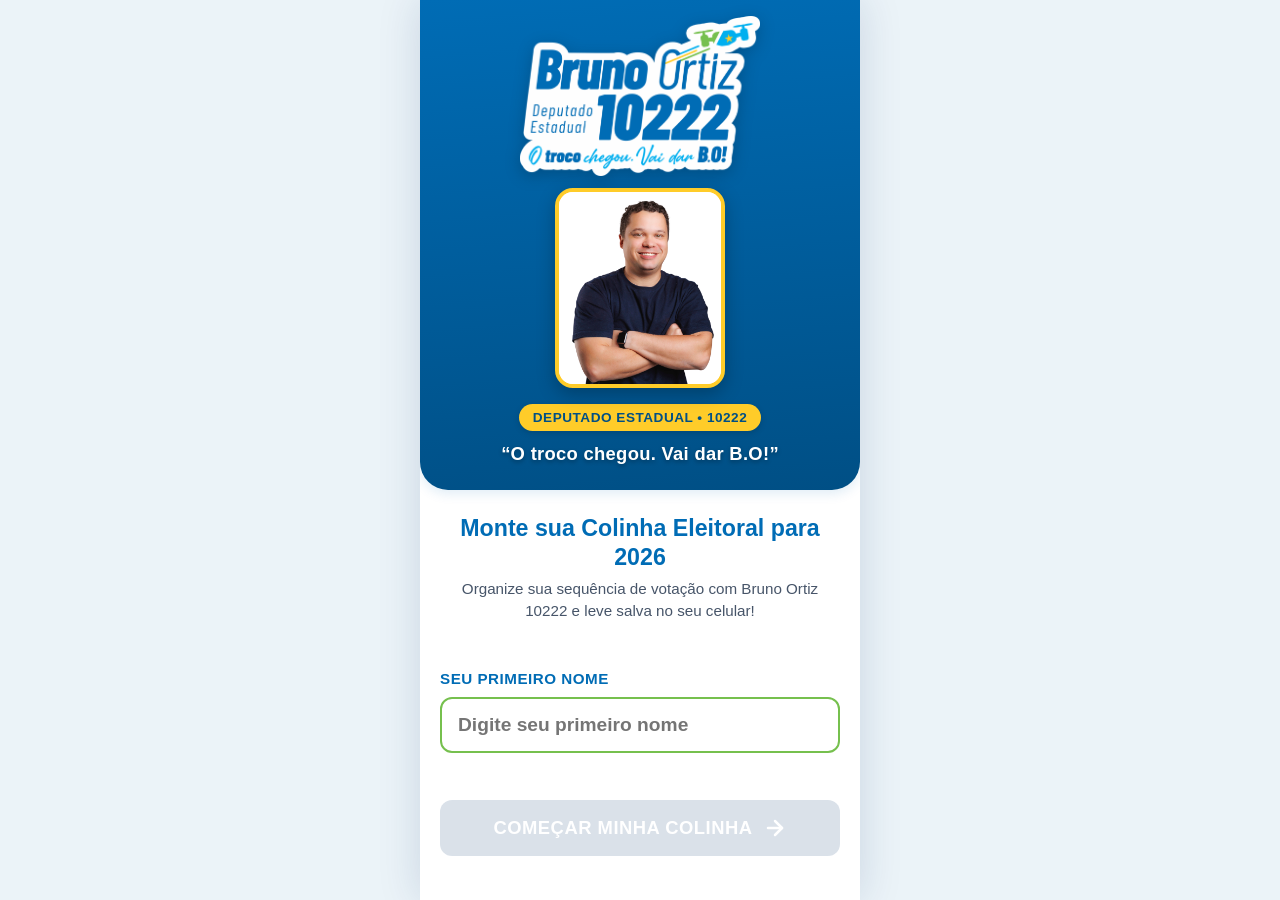
==== index.html @ 821de327 "feat: Colinha Eleitoral Digital 2026 - Bruno Ortiz 10222" ====
<!DOCTYPE html>
<html lang="pt-BR">
<head>
  <meta charset="UTF-8">
  <meta name="viewport" content="width=device-width, initial-scale=1.0, maximum-scale=1.0, user-scalable=no, viewport-fit=cover">
  <title>Colinha Eleitoral 2026 – Bruno Ortiz 10222</title>
  
  <!-- Meta tags PWA & SEO -->
  <meta name="description" content="Monte sua Colinha Eleitoral para 2026 com Bruno Ortiz Deputado Estadual 10222. O troco chegou. Vai dar B.O!">
  <meta name="theme-color" content="#006CB5">
  <meta name="apple-mobile-web-app-capable" content="yes">
  <meta name="apple-mobile-web-app-status-bar-style" content="default">
  <meta name="apple-mobile-web-app-title" content="Colinha 10222">
  <link rel="apple-touch-icon" href="assets/icon-192.png">
  <link rel="icon" type="image/png" href="assets/icon-192.png">
  <link rel="manifest" href="manifest.json">

  <!-- Estilos -->
  <link rel="stylesheet" href="styles.css">
</head>
<body>

  <main class="app-container" id="app">

    <!-- ==============================================
         TELA 1: WELCOME SCREEN (HERO & CADASTRO)
    ============================================== -->
    <section class="screen active" id="welcomeScreen" aria-labelledby="welcomeTitle">
      <div class="welcome-hero">
        <div class="welcome-logo-container">
          <img src="assets/bruno-ortiz-logo.png" alt="Logomarca Oficial Bruno Ortiz 10222" class="welcome-logo">
        </div>
        
        <div class="welcome-photo-wrapper">
          <img src="assets/bruno-ortiz.png" alt="Foto oficial do candidato Bruno Ortiz" class="welcome-candidate-photo">
        </div>

        <div>
          <span class="candidate-badge-pill">DEPUTADO ESTADUAL • 10222</span>
        </div>

        <div class="welcome-slogan">
          “O troco chegou. Vai dar B.O!”
        </div>
      </div>

      <div class="welcome-content">
        <div class="welcome-title-group">
          <h1 id="welcomeTitle">Monte sua Colinha Eleitoral para 2026</h1>
          <p>Organize sua sequência de votação com Bruno Ortiz 10222 e leve salva no seu celular!</p>
        </div>

        <div class="input-group">
          <label for="voterFirstName" class="input-label">Seu Primeiro Nome</label>
          <input 
            type="text" 
            id="voterFirstName" 
            class="voter-input" 
            placeholder="Digite seu primeiro nome" 
            maxlength="20"
            autocomplete="given-name"
            required
            aria-required="true"
          >
        </div>

        <div>
          <button type="button" id="btnStart" class="btn-primary" disabled>
            <span>COMEÇAR MINHA COLINHA</span>
            <svg width="24" height="24" viewBox="0 0 24 24" fill="none" stroke="currentColor" stroke-width="2.5" stroke-linecap="round" stroke-linejoin="round" aria-hidden="true"><line x1="5" y1="12" x2="19" y2="12"></line><polyline points="12 5 19 12 12 19"></polyline></svg>
          </button>
        </div>
      </div>
    </section>

    <!-- ==============================================
         TELA 2: STEPPER (JORNADA DOS 6 CARGOS)
    ============================================== -->
    <section class="screen" id="stepperScreen" aria-label="Seleção dos Cargos">
      <header class="app-header">
        <div class="header-voter-pill" id="headerVoterDisplay">
          <svg width="14" height="14" viewBox="0 0 24 24" fill="currentColor" aria-hidden="true"><path d="M12 2l3.09 6.26L22 9.27l-5 4.87 1.18 6.88L12 17.77l-6.18 3.25L7 14.14 2 9.27l6.91-1.01L12 2z"/></svg>
          <span id="voterPillText">ELEITOR</span>
        </div>
        <div class="header-actions">
          <button type="button" class="btn-header-action" id="btnResetApp" title="Recomeçar do início">Recomeçar</button>
        </div>
      </header>

      <div class="progress-section">
        <div class="progress-info">
          <span id="progressStepText">Cargo 1 de 6</span>
          <span id="progressPercentageText">16%</span>
        </div>
        <div class="progress-bar-bg" role="progressbar" aria-valuenow="1" aria-valuemin="1" aria-valuemax="6" id="progressBar">
          <div class="progress-bar-fill" id="progressBarFill"></div>
        </div>
      </div>

      <div class="stepper-content">
        <!-- Card Dinâmico do Cargo Atual -->
        <article class="office-card" id="currentOfficeCard">
          <div class="office-header">
            <h2 class="office-label-tag" id="currentOfficeTitle">DEPUTADO FEDERAL</h2>
            <p class="office-hint" id="currentOfficeHint">Escolha seu Deputado Federal (4 dígitos)</p>
          </div>

          <!-- Campos Numéricos -->
          <div class="digit-boxes-container" id="currentDigitBoxes" aria-label="Dígitos do candidato">
            <!-- Gerado via JS -->
          </div>

          <!-- Display do Candidato Selecionado -->
          <div class="candidate-selection-display" id="selectedCandidateDisplay">
            <!-- Conteúdo inserido dinamicamente -->
          </div>

          <!-- Ações do Cargo -->
          <div class="office-actions" id="officeActions">
            <!-- Botão Escolher/Alterar gerado dinamicamente -->
          </div>
        </article>

        <!-- Navegação do Stepper -->
        <nav class="stepper-nav">
          <button type="button" class="btn-nav-back" id="btnStepBack">VOLTAR</button>
          <button type="button" class="btn-nav-next" id="btnStepNext">
            <span id="btnStepNextText">PRÓXIMO</span>
            <svg width="20" height="20" viewBox="0 0 24 24" fill="none" stroke="currentColor" stroke-width="2.5" stroke-linecap="round" stroke-linejoin="round" aria-hidden="true"><line x1="5" y1="12" x2="19" y2="12"></line><polyline points="12 5 19 12 12 19"></polyline></svg>
          </button>
        </nav>
      </div>
    </section>

    <!-- ==============================================
         TELA 3: REVISÃO DA COLINHA
    ============================================== -->
    <section class="screen" id="reviewScreen" aria-label="Revisão da Colinha">
      <header class="app-header">
        <div class="header-voter-pill" id="reviewVoterPill">
          <span>★ ELEITOR</span>
        </div>
        <div class="header-actions">
          <button type="button" class="btn-header-action" id="btnReviewReset">Recomeçar</button>
        </div>
      </header>

      <div class="review-content">
        <div class="review-title-group">
          <h2>Sua colinha está pronta!</h2>
          <p>Confira seus 6 votos antes de gerar sua colinha oficial.</p>
        </div>

        <div class="review-cards-list" id="reviewCardsList">
          <!-- Renderizado via JS -->
        </div>

        <div style="margin-top: auto; padding-top: 12px;">
          <button type="button" class="btn-primary" id="btnGenerateSantinho">
            <span>GERAR MINHA COLINHA</span>
            <svg width="22" height="22" viewBox="0 0 24 24" fill="none" stroke="currentColor" stroke-width="2.5" stroke-linecap="round" stroke-linejoin="round" aria-hidden="true"><polyline points="20 6 9 17 4 12"></polyline></svg>
          </button>
        </div>
      </div>
    </section>

    <!-- ==============================================
         TELA 4: FINAL (PREVIEW + DOWNLOAD + SHARE)
    ============================================== -->
    <section class="screen" id="finalScreen" aria-label="Colinha Final Gerada">
      <header class="app-header">
        <button type="button" class="btn-header-action" id="btnBackToReview">
          ← Voltar e Editar
        </button>
        <button type="button" class="btn-header-action" id="btnFinalReset">Novo</button>
      </header>

      <div class="final-content">
        <div class="urna-animation-wrapper" id="urnaAnim">
          <svg class="urna-icon" viewBox="0 0 64 64" fill="none" xmlns="http://www.w3.org/2000/svg">
            <rect x="8" y="20" width="48" height="38" rx="6" fill="#006CB5"/>
            <rect x="14" y="26" width="36" height="8" rx="2" fill="#FFFFFF"/>
            <rect x="22" y="10" width="20" height="12" rx="2" fill="#76C04E"/>
            <path d="M26 16L31 21L39 13" stroke="#FFFFFF" stroke-width="2.5" stroke-linecap="round" stroke-linejoin="round"/>
          </svg>
          <h2 class="final-heading">SUA COLINHA ESTÁ PRONTA!</h2>
          <p class="final-subheading">Salve no seu celular e compartilhe com amigos e família.</p>
        </div>

        <!-- Preview da Imagem Gerada pelo Canvas -->
        <div class="canvas-preview-container" id="previewContainer">
          <img id="santinhoPreviewImg" src="" alt="Sua Colinha Eleitoral 2026 Personalizada">
        </div>

        <!-- Ações Finais -->
        <div class="final-actions-group">
          <button type="button" class="btn-primary" id="btnDownload">
            <svg width="22" height="22" viewBox="0 0 24 24" fill="none" stroke="currentColor" stroke-width="2.5" stroke-linecap="round" stroke-linejoin="round" aria-hidden="true"><path d="M21 15v4a2 2 0 0 1-2 2H5a2 2 0 0 1-2-2v-4"></path><polyline points="7 10 12 15 17 10"></polyline><line x1="12" y1="15" x2="12" y2="3"></line></svg>
            <span>BAIXAR COLINHA</span>
          </button>

          <button type="button" class="btn-primary btn-share" id="btnShare">
            <svg width="22" height="22" viewBox="0 0 24 24" fill="none" stroke="currentColor" stroke-width="2.5" stroke-linecap="round" stroke-linejoin="round" aria-hidden="true"><circle cx="18" cy="5" r="3"></circle><circle cx="6" cy="12" r="3"></circle><circle cx="18" cy="19" r="3"></circle><line x1="8.59" y1="13.51" x2="15.42" y2="17.49"></line><line x1="15.41" y1="6.51" x2="8.59" y2="10.49"></line></svg>
            <span>COMPARTILHAR</span>
          </button>
        </div>
      </div>
    </section>

    <!-- Canvas Oculto para alta resolução (768 x 1122 px a 300 DPI) -->
    <canvas id="santinhoCanvas" width="768" height="1122"></canvas>

    <!-- ==============================================
         MODAL BOTTOM SHEET: BUSCA DE CANDIDATOS
    ============================================== -->
    <div class="modal-overlay" id="candidateModal" role="dialog" aria-modal="true" aria-labelledby="modalOfficeTitle">
      <div class="modal-sheet">
        <div class="modal-header">
          <h3 id="modalOfficeTitle">Escolher Candidato</h3>
          <button type="button" class="btn-close-modal" id="btnCloseModal" aria-label="Fechar modal">✕</button>
        </div>

        <div class="modal-search-box">
          <input 
            type="text" 
            class="search-input-field" 
            id="candidateSearchInput" 
            placeholder="Buscar por nome ou número..."
            autocomplete="off"
          >
        </div>

        <div class="alpha-filter-bar" id="alphaFilterBar">
          <!-- Índices A-Z gerados via JS -->
        </div>

        <div class="candidates-list" id="candidatesList" role="list">
          <!-- Itens da lista inseridos via JS -->
        </div>
      </div>
    </div>

  </main>

  <script src="app.js"></script>
</body>
</html>
---- styles.css ----
:root {
  /* Identidade Visual Bruno Ortiz extraída dos assets oficiais */
  --bruno-blue: #006CB5;
  --bruno-blue-dark: #005088;
  --bruno-blue-light: #00AFEF;
  --bruno-green: #76C04E;
  --bruno-green-dark: #4F932D;
  --bruno-yellow: #FFCC29;
  --white: #FFFFFF;
  --gray-50: #F8FAFC;
  --gray-100: #F1F5F9;
  --gray-200: #E2E8F0;
  --gray-300: #CBD5E1;
  --gray-600: #475569;
  --gray-800: #1E293B;
  --gray-900: #0F172A;

  /* Tipografia e Dimensões */
  --font-family: -apple-system, BlinkMacSystemFont, 'Segoe UI', Roboto, Helvetica, Arial, sans-serif;
  --font-heading: 'Impact', -apple-system, BlinkMacSystemFont, 'Arial Black', sans-serif;
  --radius-sm: 8px;
  --radius-md: 12px;
  --radius-lg: 18px;
  --radius-full: 9999px;

  --shadow-sm: 0 1px 3px rgba(0,0,0,0.1);
  --shadow-md: 0 4px 12px rgba(0,108,181,0.12);
  --shadow-lg: 0 10px 25px rgba(0,108,181,0.18);

  --safe-top: env(safe-area-inset-top, 0px);
  --safe-bottom: env(safe-area-inset-bottom, 0px);
}

* {
  box-sizing: border-box;
  margin: 0;
  padding: 0;
  -webkit-tap-highlight-color: transparent;
}

body {
  font-family: var(--font-family);
  background-color: #EBF3F8;
  color: var(--gray-800);
  line-height: 1.4;
  min-height: 100vh;
  display: flex;
  justify-content: center;
  align-items: stretch;
}

/* Container que simula e restringe tela de app móvel */
.app-container {
  width: 100%;
  max-width: 440px;
  min-height: 100vh;
  background-color: var(--white);
  box-shadow: 0 0 40px rgba(0, 50, 100, 0.15);
  display: flex;
  flex-direction: column;
  position: relative;
  overflow-x: hidden;
}

/* Telas */
.screen {
  display: none;
  flex: 1;
  flex-direction: column;
  padding-bottom: calc(20px + var(--safe-bottom));
  animation: fadeIn 0.25s ease-out;
}

.screen.active {
  display: flex;
}

@keyframes fadeIn {
  from { opacity: 0; transform: translateY(6px); }
  to { opacity: 1; transform: translateY(0); }
}

/* =========================================
   TELA 1: WELCOME SCREEN
========================================= */
.welcome-hero {
  background: linear-gradient(175deg, #006CB5 0%, #004F85 100%);
  color: var(--white);
  padding: calc(16px + var(--safe-top)) 20px 24px;
  border-bottom-left-radius: 28px;
  border-bottom-right-radius: 28px;
  text-align: center;
  position: relative;
  overflow: hidden;
  box-shadow: var(--shadow-md);
}

.welcome-logo-container {
  max-width: 240px;
  margin: 0 auto 12px;
}

.welcome-logo {
  width: 100%;
  height: auto;
  display: block;
  filter: drop-shadow(0 4px 8px rgba(0,0,0,0.2));
}

.welcome-photo-wrapper {
  width: 170px;
  height: 200px;
  margin: 0 auto 10px;
  position: relative;
}

.welcome-candidate-photo {
  width: 100%;
  height: 100%;
  object-fit: cover;
  object-position: top center;
  border-radius: var(--radius-lg);
  border: 4px solid var(--bruno-yellow);
  box-shadow: 0 6px 18px rgba(0,0,0,0.25);
  background: #FFF;
}

.candidate-badge-pill {
  display: inline-block;
  background-color: var(--bruno-yellow);
  color: #004F85;
  font-weight: 800;
  font-size: 0.85rem;
  padding: 4px 14px;
  border-radius: var(--radius-full);
  text-transform: uppercase;
  letter-spacing: 0.5px;
  box-shadow: 0 2px 6px rgba(0,0,0,0.15);
  margin-top: 6px;
}

.welcome-slogan {
  font-size: 1.15rem;
  font-weight: 900;
  color: #FFFFFF;
  margin-top: 10px;
  text-shadow: 0 2px 4px rgba(0,0,0,0.3);
  letter-spacing: 0.3px;
}

.welcome-content {
  padding: 24px 20px;
  display: flex;
  flex-direction: column;
  flex: 1;
  justify-content: space-between;
}

.welcome-title-group h1 {
  font-size: 1.45rem;
  color: var(--bruno-blue);
  font-weight: 800;
  line-height: 1.25;
  text-align: center;
  margin-bottom: 6px;
}

.welcome-title-group p {
  font-size: 0.95rem;
  color: var(--gray-600);
  text-align: center;
  margin-bottom: 24px;
}

.input-group {
  margin-bottom: 24px;
}

.input-label {
  display: block;
  font-size: 0.95rem;
  font-weight: 700;
  color: var(--bruno-blue);
  margin-bottom: 8px;
  text-transform: uppercase;
  letter-spacing: 0.5px;
}

.voter-input {
  width: 100%;
  height: 56px;
  border: 2px solid var(--bruno-green);
  border-radius: var(--radius-md);
  padding: 0 16px;
  font-size: 1.2rem;
  font-weight: 700;
  color: var(--gray-900);
  outline: none;
  background-color: var(--white);
  transition: all 0.2s ease;
}

.voter-input:focus {
  border-color: var(--bruno-blue);
  box-shadow: 0 0 0 4px rgba(0, 108, 181, 0.18);
}

.btn-primary {
  width: 100%;
  min-height: 56px;
  background-color: var(--bruno-green);
  color: var(--white);
  border: none;
  border-radius: var(--radius-md);
  font-size: 1.15rem;
  font-weight: 800;
  text-transform: uppercase;
  letter-spacing: 0.5px;
  cursor: pointer;
  display: flex;
  align-items: center;
  justify-content: center;
  gap: 10px;
  box-shadow: 0 4px 14px rgba(118, 192, 78, 0.4);
  transition: transform 0.15s ease, background-color 0.15s ease;
}

.btn-primary:active {
  transform: scale(0.98);
  background-color: var(--bruno-green-dark);
}

.btn-primary:disabled {
  background-color: var(--gray-300);
  box-shadow: none;
  cursor: not-allowed;
  opacity: 0.7;
}

/* =========================================
   HEADER & PROGRESS (STEPPER / REVISÃO)
========================================= */
.app-header {
  padding: calc(12px + var(--safe-top)) 16px 12px;
  background-color: var(--white);
  border-bottom: 1px solid var(--gray-200);
  display: flex;
  align-items: center;
  justify-content: space-between;
  gap: 12px;
  position: sticky;
  top: 0;
  z-index: 10;
}

.header-voter-pill {
  background-color: #E8F5E9;
  border: 1px solid var(--bruno-green);
  color: #1B5E20;
  font-weight: 700;
  font-size: 0.85rem;
  padding: 4px 12px;
  border-radius: var(--radius-full);
  display: flex;
  align-items: center;
  gap: 6px;
  max-width: 200px;
  white-space: nowrap;
  overflow: hidden;
  text-overflow: ellipsis;
}

.header-actions {
  display: flex;
  align-items: center;
  gap: 8px;
}

.btn-header-action {
  background: none;
  border: none;
  color: var(--gray-600);
  font-size: 0.85rem;
  font-weight: 600;
  padding: 6px 10px;
  cursor: pointer;
  border-radius: var(--radius-sm);
}

.btn-header-action:hover {
  background-color: var(--gray-100);
  color: var(--bruno-blue);
}

.progress-section {
  padding: 12px 16px 6px;
  background-color: var(--white);
}

.progress-info {
  display: flex;
  justify-content: space-between;
  align-items: center;
  font-size: 0.85rem;
  font-weight: 700;
  color: var(--gray-600);
  margin-bottom: 6px;
}

.progress-bar-bg {
  width: 100%;
  height: 8px;
  background-color: var(--gray-200);
  border-radius: var(--radius-full);
  overflow: hidden;
}

.progress-bar-fill {
  height: 100%;
  background: linear-gradient(90deg, var(--bruno-blue), var(--bruno-green));
  width: 16.66%;
  transition: width 0.3s ease;
  border-radius: var(--radius-full);
}

/* =========================================
   TELA 2: STEPPER / ESCOLHA DO CARGO
========================================= */
.stepper-content {
  padding: 16px;
  flex: 1;
  display: flex;
  flex-direction: column;
}

.office-card {
  background-color: var(--white);
  border: 2px solid var(--gray-200);
  border-radius: var(--radius-lg);
  padding: 20px;
  box-shadow: var(--shadow-sm);
  margin-bottom: 20px;
  display: flex;
  flex-direction: column;
  position: relative;
  transition: all 0.2s ease;
}

.office-card.is-locked {
  border-color: var(--bruno-blue);
  background: linear-gradient(180deg, #F0F7FC 0%, #FFFFFF 100%);
  box-shadow: 0 4px 16px rgba(0, 108, 181, 0.12);
}

.office-header {
  margin-bottom: 16px;
  text-align: center;
}

.office-label-tag {
  font-size: 1.25rem;
  font-weight: 900;
  color: var(--bruno-blue);
  text-transform: uppercase;
  letter-spacing: 0.8px;
  margin-bottom: 4px;
}

.office-hint {
  font-size: 0.85rem;
  color: var(--gray-600);
}

/* Campos de Dígitos */
.digit-boxes-container {
  display: flex;
  justify-content: center;
  align-items: center;
  gap: 8px;
  margin: 16px 0;
}

.digit-box {
  width: 48px;
  height: 60px;
  border: 2px solid var(--bruno-green);
  border-radius: var(--radius-md);
  background-color: var(--white);
  display: flex;
  align-items: center;
  justify-content: center;
  font-size: 1.9rem;
  font-weight: 900;
  color: var(--bruno-blue);
  font-family: var(--font-heading);
  box-shadow: inset 0 2px 4px rgba(0,0,0,0.05);
}

.digit-box.empty {
  border-color: var(--gray-300);
  background-color: var(--gray-50);
  color: transparent;
}

.office-card.is-locked .digit-box {
  border-color: var(--bruno-green);
  background-color: var(--white);
  box-shadow: 0 2px 6px rgba(0, 108, 181, 0.15);
}

/* Detalhes do Candidato Selecionado */
.candidate-selection-display {
  display: flex;
  align-items: center;
  gap: 14px;
  padding: 12px;
  background-color: var(--gray-50);
  border-radius: var(--radius-md);
  margin-top: 10px;
}

.candidate-thumb {
  width: 64px;
  height: 64px;
  border-radius: var(--radius-md);
  object-fit: cover;
  border: 2px solid var(--bruno-blue);
  background-color: var(--white);
}

.candidate-thumb-placeholder {
  width: 64px;
  height: 64px;
  border-radius: var(--radius-md);
  background-color: var(--gray-200);
  display: flex;
  align-items: center;
  justify-content: center;
  color: var(--gray-600);
  font-size: 1.6rem;
  border: 2px dashed var(--gray-300);
}

.candidate-info-text {
  flex: 1;
}

.candidate-selected-name {
  font-size: 1.15rem;
  font-weight: 800;
  color: var(--gray-900);
  line-height: 1.2;
}

.candidate-selected-party {
  font-size: 0.85rem;
  font-weight: 600;
  color: var(--gray-600);
  margin-top: 2px;
}

.locked-badge {
  display: inline-flex;
  align-items: center;
  gap: 4px;
  font-size: 0.8rem;
  font-weight: 700;
  color: #005088;
  background-color: #E1F0FA;
  padding: 3px 8px;
  border-radius: var(--radius-full);
  margin-top: 6px;
}

/* Botões do Cargo */
.office-actions {
  display: flex;
  flex-direction: column;
  gap: 10px;
  margin-top: 16px;
}

.btn-secondary {
  width: 100%;
  min-height: 48px;
  background-color: var(--white);
  border: 2px solid var(--bruno-blue);
  color: var(--bruno-blue);
  border-radius: var(--radius-md);
  font-size: 1rem;
  font-weight: 700;
  cursor: pointer;
  display: flex;
  align-items: center;
  justify-content: center;
  gap: 8px;
  transition: all 0.15s ease;
}

.btn-secondary:active {
  background-color: #EBF3F8;
}

.btn-text-danger {
  background: none;
  border: none;
  color: #DC2626;
  font-size: 0.85rem;
  font-weight: 600;
  padding: 6px;
  cursor: pointer;
  text-align: center;
}

/* Barra de Navegação Inferior */
.stepper-nav {
  margin-top: auto;
  display: flex;
  gap: 12px;
  padding: 12px 0 0;
}

.btn-nav-back {
  flex: 1;
  min-height: 52px;
  background-color: var(--gray-100);
  border: 1px solid var(--gray-300);
  color: var(--gray-800);
  border-radius: var(--radius-md);
  font-size: 1rem;
  font-weight: 700;
  cursor: pointer;
}

.btn-nav-next {
  flex: 2;
  min-height: 52px;
  background-color: var(--bruno-blue);
  color: var(--white);
  border: none;
  border-radius: var(--radius-md);
  font-size: 1.05rem;
  font-weight: 800;
  cursor: pointer;
  display: flex;
  align-items: center;
  justify-content: center;
  gap: 8px;
  box-shadow: 0 4px 12px rgba(0, 108, 181, 0.3);
}

.btn-nav-next:active {
  background-color: var(--bruno-blue-dark);
}

/* =========================================
   MODAL DE CANDIDATOS (BOTTOM SHEET)
========================================= */
.modal-overlay {
  display: none;
  position: fixed;
  top: 0;
  left: 0;
  width: 100vw;
  height: 100vh;
  background-color: rgba(0,0,0,0.5);
  z-index: 100;
  justify-content: center;
  align-items: flex-end;
}

.modal-overlay.active {
  display: flex;
  animation: overlayFadeIn 0.2s ease-out;
}

@keyframes overlayFadeIn {
  from { opacity: 0; }
  to { opacity: 1; }
}

.modal-sheet {
  width: 100%;
  max-width: 440px;
  max-height: 88vh;
  background-color: var(--white);
  border-top-left-radius: 24px;
  border-top-right-radius: 24px;
  display: flex;
  flex-direction: column;
  animation: sheetSlideUp 0.25s ease-out;
  padding-bottom: calc(16px + var(--safe-bottom));
}

@keyframes sheetSlideUp {
  from { transform: translateY(100%); }
  to { transform: translateY(0); }
}

.modal-header {
  padding: 16px 20px 12px;
  border-bottom: 1px solid var(--gray-200);
  display: flex;
  justify-content: space-between;
  align-items: center;
}

.modal-header h3 {
  font-size: 1.2rem;
  font-weight: 800;
  color: var(--bruno-blue);
}

.btn-close-modal {
  background: var(--gray-100);
  border: none;
  width: 36px;
  height: 36px;
  border-radius: var(--radius-full);
  font-size: 1.2rem;
  color: var(--gray-600);
  cursor: pointer;
  display: flex;
  align-items: center;
  justify-content: center;
}

.modal-search-box {
  padding: 12px 16px;
  border-bottom: 1px solid var(--gray-200);
}

.search-input-field {
  width: 100%;
  height: 48px;
  border: 1.5px solid var(--gray-300);
  border-radius: var(--radius-md);
  padding: 0 14px;
  font-size: 1rem;
  color: var(--gray-900);
  outline: none;
}

.search-input-field:focus {
  border-color: var(--bruno-blue);
}

.alpha-filter-bar {
  display: flex;
  gap: 4px;
  padding: 8px 16px;
  overflow-x: auto;
  border-bottom: 1px solid var(--gray-200);
  -webkit-overflow-scrolling: touch;
}

.alpha-filter-bar::-webkit-scrollbar {
  display: none;
}

.alpha-btn {
  background: none;
  border: 1px solid var(--gray-200);
  border-radius: var(--radius-sm);
  padding: 4px 10px;
  font-size: 0.85rem;
  font-weight: 700;
  color: var(--gray-600);
  cursor: pointer;
  white-space: nowrap;
}

.alpha-btn.active {
  background-color: var(--bruno-blue);
  color: var(--white);
  border-color: var(--bruno-blue);
}

.candidates-list {
  padding: 12px 16px;
  overflow-y: auto;
  flex: 1;
  display: flex;
  flex-direction: column;
  gap: 10px;
}

.candidate-list-item {
  display: flex;
  align-items: center;
  gap: 12px;
  padding: 12px;
  border: 1.5px solid var(--gray-200);
  border-radius: var(--radius-md);
  background-color: var(--white);
  cursor: pointer;
  transition: all 0.15s ease;
}

.candidate-list-item:hover, .candidate-list-item:active {
  border-color: var(--bruno-green);
  background-color: #F6FCF4;
}

.candidate-item-photo {
  width: 52px;
  height: 52px;
  border-radius: var(--radius-md);
  background-color: var(--gray-200);
  display: flex;
  align-items: center;
  justify-content: center;
  font-weight: 800;
  color: var(--gray-600);
  font-size: 1.1rem;
}

.candidate-item-info {
  flex: 1;
}

.candidate-item-name {
  font-size: 1rem;
  font-weight: 800;
  color: var(--gray-900);
}

.candidate-item-sub {
  font-size: 0.85rem;
  color: var(--gray-600);
  margin-top: 2px;
}

.candidate-item-number {
  font-family: var(--font-heading);
  font-size: 1.25rem;
  font-weight: 900;
  color: var(--bruno-blue);
  padding: 4px 8px;
  background-color: #EBF3F8;
  border-radius: var(--radius-sm);
}

/* =========================================
   TELA 3: REVISÃO
========================================= */
.review-content {
  padding: 16px;
  flex: 1;
  display: flex;
  flex-direction: column;
}

.review-title-group {
  text-align: center;
  margin-bottom: 16px;
}

.review-title-group h2 {
  font-size: 1.35rem;
  font-weight: 900;
  color: var(--bruno-blue);
}

.review-title-group p {
  font-size: 0.9rem;
  color: var(--gray-600);
}

.review-cards-list {
  display: flex;
  flex-direction: column;
  gap: 10px;
  margin-bottom: 20px;
}

.review-card-item {
  background-color: var(--white);
  border: 1.5px solid var(--gray-200);
  border-radius: var(--radius-md);
  padding: 12px 14px;
  display: flex;
  align-items: center;
  justify-content: space-between;
}

.review-card-item.is-bruno {
  border-color: var(--bruno-green);
  background: linear-gradient(90deg, #F0FDF4 0%, #FFFFFF 100%);
  border-width: 2px;
}

.review-card-left {
  display: flex;
  flex-direction: column;
  gap: 2px;
}

.review-office-label {
  font-size: 0.8rem;
  font-weight: 800;
  color: var(--bruno-blue);
  text-transform: uppercase;
}

.review-candidate-name {
  font-size: 0.95rem;
  font-weight: 700;
  color: var(--gray-900);
}

.review-card-right {
  display: flex;
  align-items: center;
  gap: 10px;
}

.review-digits-mini {
  display: flex;
  gap: 3px;
}

.review-digit-box {
  width: 24px;
  height: 30px;
  border: 1.5px solid var(--bruno-green);
  border-radius: 4px;
  font-size: 1.05rem;
  font-weight: 900;
  color: var(--bruno-blue);
  display: flex;
  align-items: center;
  justify-content: center;
  font-family: var(--font-heading);
}

.review-digit-box.empty {
  border-color: var(--gray-300);
  background-color: var(--gray-100);
}

.btn-edit-vote {
  background: none;
  border: none;
  color: var(--bruno-blue);
  font-size: 0.85rem;
  font-weight: 700;
  cursor: pointer;
  padding: 4px 6px;
}

/* =========================================
   TELA 4: FINAL / PREVIEW DO SANTINHO
========================================= */
.final-content {
  padding: 16px;
  flex: 1;
  display: flex;
  flex-direction: column;
  align-items: center;
}

.urna-animation-wrapper {
  display: flex;
  flex-direction: column;
  align-items: center;
  justify-content: center;
  padding: 20px 0;
}

.urna-icon {
  width: 70px;
  height: 60px;
  animation: urnaBounce 0.8s ease-in-out;
}

@keyframes urnaBounce {
  0% { transform: scale(0.5) translateY(20px); opacity: 0; }
  50% { transform: scale(1.1) translateY(-6px); }
  100% { transform: scale(1) translateY(0); opacity: 1; }
}

.final-heading {
  font-size: 1.35rem;
  font-weight: 900;
  color: var(--bruno-blue);
  margin-top: 10px;
  text-align: center;
}

.final-subheading {
  font-size: 0.9rem;
  color: var(--gray-600);
  margin-bottom: 16px;
  text-align: center;
}

.canvas-preview-container {
  width: 100%;
  max-width: 320px;
  margin: 0 auto 16px;
  border-radius: var(--radius-md);
  overflow: hidden;
  box-shadow: 0 8px 24px rgba(0,0,0,0.18);
  border: 3px solid var(--white);
  background-color: #FAFAFA;
}

.canvas-preview-container img {
  width: 100%;
  height: auto;
  display: block;
}

/* Canvas oculto para renderização de alta resolução */
#santinhoCanvas {
  display: none;
}

.final-actions-group {
  width: 100%;
  display: flex;
  flex-direction: column;
  gap: 10px;
}

.btn-share {
  background-color: var(--bruno-yellow);
  color: #004F85;
  box-shadow: 0 4px 14px rgba(255, 204, 41, 0.4);
}

.btn-share:active {
  background-color: #E5B41E;
}

/* =========================================
   ACESSIBILIDADE E PREFERS-REDUCED-MOTION
========================================= */
@media (prefers-reduced-motion: reduce) {
  * {
    animation-duration: 0.01ms !important;
    animation-iteration-count: 1 !important;
    transition-duration: 0.01ms !important;
  }
}

:focus-visible {
  outline: 3px solid var(--bruno-yellow);
  outline-offset: 2px;
}

.sr-only {
  position: absolute;
  width: 1px;
  height: 1px;
  padding: 0;
  margin: -1px;
  overflow: hidden;
  clip: rect(0, 0, 0, 0);
  white-space: nowrap;
  border-width: 0;
}
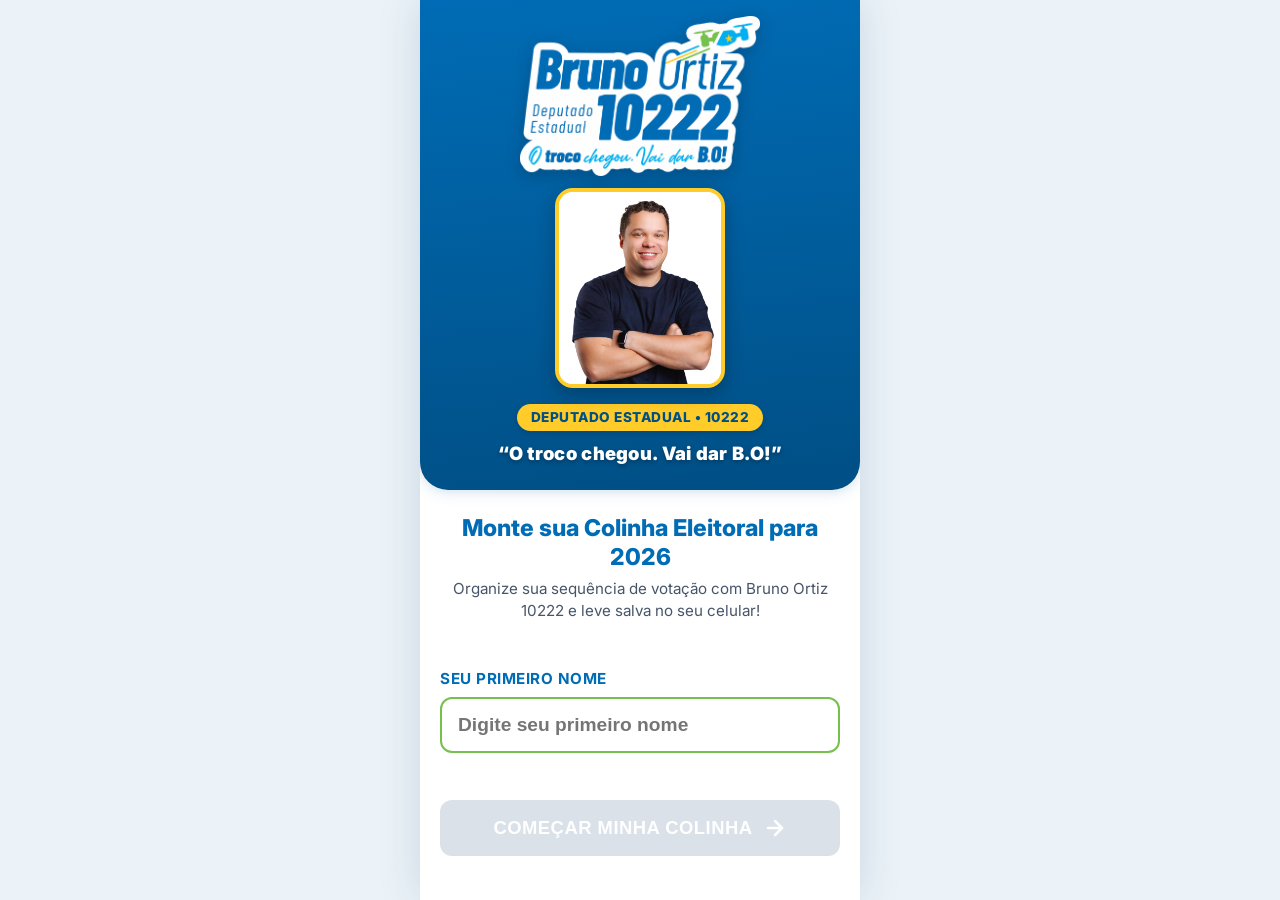
==== commit 6bb317d1: "refactor: Ajustes finos profissionais de tipografia, sombras e antialiasing no Canvas" ====
--- a/index.html
+++ b/index.html
@@ -15,6 +15,11 @@
   <link rel="icon" type="image/png" href="assets/icon-192.png">
   <link rel="manifest" href="manifest.json">
 
+  <!-- Tipografia Profissional -->
+  <link rel="preconnect" href="https://fonts.googleapis.com">
+  <link rel="preconnect" href="https://fonts.gstatic.com" crossorigin>
+  <link href="https://fonts.googleapis.com/css2?family=Inter:wght@400;500;600;700;800;900&family=Montserrat:wght@700;800;900&display=swap" rel="stylesheet">
+
   <!-- Estilos -->
   <link rel="stylesheet" href="styles.css">
 </head>
--- a/styles.css
+++ b/styles.css
@@ -15,17 +15,17 @@
   --gray-800: #1E293B;
   --gray-900: #0F172A;
 
-  /* Tipografia e Dimensões */
-  --font-family: -apple-system, BlinkMacSystemFont, 'Segoe UI', Roboto, Helvetica, Arial, sans-serif;
-  --font-heading: 'Impact', -apple-system, BlinkMacSystemFont, 'Arial Black', sans-serif;
+  /* Tipografia Profissional e Dimensões */
+  --font-family: 'Inter', -apple-system, BlinkMacSystemFont, 'Segoe UI', Roboto, Helvetica, Arial, sans-serif;
+  --font-heading: 'Montserrat', 'Impact', -apple-system, BlinkMacSystemFont, 'Arial Black', sans-serif;
   --radius-sm: 8px;
   --radius-md: 12px;
   --radius-lg: 18px;
   --radius-full: 9999px;
 
-  --shadow-sm: 0 1px 3px rgba(0,0,0,0.1);
-  --shadow-md: 0 4px 12px rgba(0,108,181,0.12);
-  --shadow-lg: 0 10px 25px rgba(0,108,181,0.18);
+  --shadow-sm: 0 1px 3px rgba(0,0,0,0.06), 0 1px 2px rgba(0,0,0,0.04);
+  --shadow-md: 0 4px 14px rgba(0, 108, 181, 0.12), 0 2px 6px rgba(0,0,0,0.04);
+  --shadow-lg: 0 10px 25px rgba(0, 108, 181, 0.18), 0 4px 10px rgba(0,0,0,0.06);
 
   --safe-top: env(safe-area-inset-top, 0px);
   --safe-bottom: env(safe-area-inset-bottom, 0px);
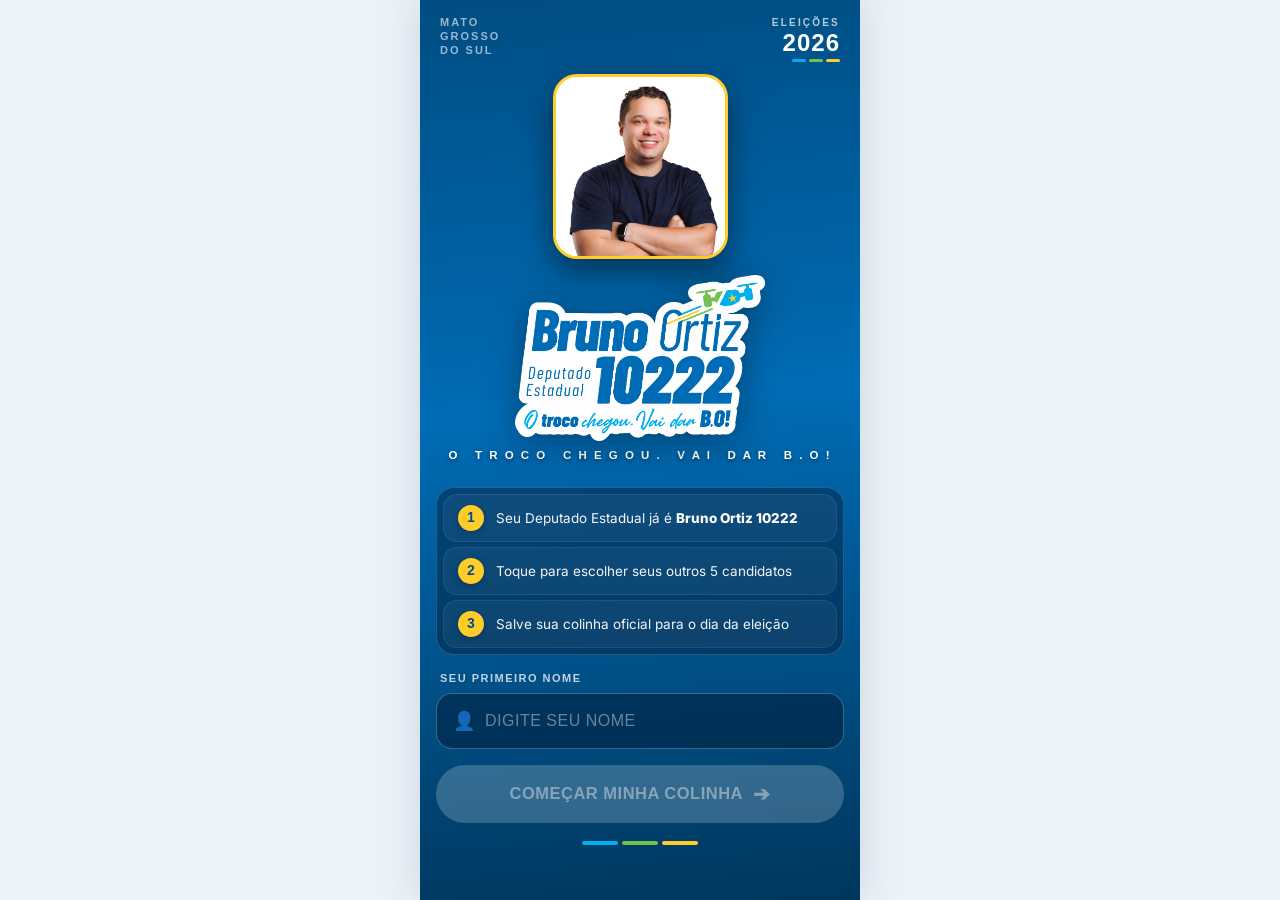
==== commit fc5fb31b: "feat: Redesign da tela de boas-vindas com base no santinho-marquinhos-4333 para Bruno Ortiz 10222" ====
--- a/index.html
+++ b/index.html
@@ -28,53 +28,87 @@
   <main class="app-container" id="app">
 
     <!-- ==============================================
-         TELA 1: WELCOME SCREEN (HERO & CADASTRO)
-    ============================================== -->
-    <section class="screen active" id="welcomeScreen" aria-labelledby="welcomeTitle">
-      <div class="welcome-hero">
-        <div class="welcome-logo-container">
-          <img src="assets/bruno-ortiz-logo.png" alt="Logomarca Oficial Bruno Ortiz 10222" class="welcome-logo">
-        </div>
+         TELA 1: WELCOME SCREEN (ESTILO REFERÊNCIA MARQUINHOS / BRUNO ORTIZ)
+    ============================================== -->
+    <section class="screen active welcome-ref-section" id="welcomeScreen" aria-labelledby="welcomeTitle">
+      <div class="welcome-ref-container">
         
-        <div class="welcome-photo-wrapper">
-          <img src="assets/bruno-ortiz.png" alt="Foto oficial do candidato Bruno Ortiz" class="welcome-candidate-photo">
-        </div>
-
-        <div>
-          <span class="candidate-badge-pill">DEPUTADO ESTADUAL • 10222</span>
-        </div>
-
-        <div class="welcome-slogan">
-          “O troco chegou. Vai dar B.O!”
-        </div>
-      </div>
-
-      <div class="welcome-content">
-        <div class="welcome-title-group">
-          <h1 id="welcomeTitle">Monte sua Colinha Eleitoral para 2026</h1>
-          <p>Organize sua sequência de votação com Bruno Ortiz 10222 e leve salva no seu celular!</p>
-        </div>
-
-        <div class="input-group">
-          <label for="voterFirstName" class="input-label">Seu Primeiro Nome</label>
-          <input 
-            type="text" 
-            id="voterFirstName" 
-            class="voter-input" 
-            placeholder="Digite seu primeiro nome" 
-            maxlength="20"
-            autocomplete="given-name"
-            required
-            aria-required="true"
-          >
-        </div>
-
-        <div>
-          <button type="button" id="btnStart" class="btn-primary" disabled>
-            <span>COMEÇAR MINHA COLINHA</span>
-            <svg width="24" height="24" viewBox="0 0 24 24" fill="none" stroke="currentColor" stroke-width="2.5" stroke-linecap="round" stroke-linejoin="round" aria-hidden="true"><line x1="5" y1="12" x2="19" y2="12"></line><polyline points="12 5 19 12 12 19"></polyline></svg>
-          </button>
-        </div>
+        <!-- Topo da Tela: Mato Grosso do Sul (Esq) e Eleições 2026 (Dir) -->
+        <div class="welcome-ref-topbar">
+          <div class="welcome-ref-ms">
+            <span class="ms-label-small">MATO<br>GROSSO<br>DO SUL</span>
+          </div>
+          <div class="welcome-ref-eleicoes">
+            <span class="eleicoes-ref-txt">ELEIÇÕES</span>
+            <span class="eleicoes-ref-ano">2026</span>
+            <div class="eleicoes-ref-bars">
+              <span class="bar-b"></span>
+              <span class="bar-g"></span>
+              <span class="bar-y"></span>
+            </div>
+          </div>
+        </div>
+
+        <!-- Bloco de Destaque: Avatar Oficial Bruno Ortiz com anel e sombra flutuante -->
+        <div class="welcome-ref-hero">
+          <div class="welcome-ref-avatar-box">
+            <img src="assets/bruno-ortiz.png" alt="Bruno Ortiz Deputado Estadual" class="welcome-ref-avatar-img">
+          </div>
+        </div>
+
+        <!-- Logomarca Oficial Bruno Ortiz 10222 e Slogan -->
+        <div class="welcome-ref-logo-wrap">
+          <img src="assets/bruno-ortiz-logo.png" alt="Bruno Ortiz Deputado Estadual 10222" class="welcome-ref-logo-img">
+          <div class="welcome-ref-slogan">O &nbsp; T R O C O &nbsp; C H E G O U . &nbsp; V A I &nbsp; D A R &nbsp; B . O !</div>
+        </div>
+
+        <!-- Caixa dos 3 Passos (Pills Arredondadas Translúcidas) -->
+        <div class="welcome-ref-steps-box">
+          <div class="welcome-ref-step-item">
+            <span class="ref-step-badge">1</span>
+            <span class="ref-step-text">Seu Deputado Estadual já é <strong>Bruno Ortiz 10222</strong></span>
+          </div>
+          <div class="welcome-ref-step-item">
+            <span class="ref-step-badge">2</span>
+            <span class="ref-step-text">Toque para escolher seus outros 5 candidatos</span>
+          </div>
+          <div class="welcome-ref-step-item">
+            <span class="ref-step-badge">3</span>
+            <span class="ref-step-text">Salve sua colinha oficial para o dia da eleição</span>
+          </div>
+        </div>
+
+        <!-- Campo: Seu Primeiro Nome -->
+        <div class="welcome-ref-input-group">
+          <label for="voterFirstName" class="welcome-ref-input-label">SEU PRIMEIRO NOME</label>
+          <div class="welcome-ref-input-box" id="box-input-nome">
+            <span class="ref-input-user-icon">👤</span>
+            <input 
+              type="text" 
+              id="voterFirstName" 
+              class="ref-input-field" 
+              placeholder="DIGITE SEU NOME" 
+              maxlength="20"
+              autocomplete="given-name"
+              required
+              aria-required="true"
+            >
+          </div>
+        </div>
+
+        <!-- Botão Radiante Dourado / Amarelo Oficial -->
+        <button type="button" id="btnStart" class="btn-ref-start-gold" disabled>
+          <span>COMEÇAR MINHA COLINHA</span>
+          <span class="btn-arrow-right">➔</span>
+        </button>
+
+        <!-- Faixa Cívica Decorativa no Rodapé -->
+        <div class="welcome-ref-bottom-stripes">
+          <span class="stripe-b"></span>
+          <span class="stripe-g"></span>
+          <span class="stripe-y"></span>
+        </div>
+
       </div>
     </section>
 
--- a/styles.css
+++ b/styles.css
@@ -81,80 +81,329 @@
 }
 
 /* =========================================
-   TELA 1: WELCOME SCREEN
+   TELA 1: WELCOME SCREEN (ESTILO REFERÊNCIA MARQUINHOS / BRUNO ORTIZ)
 ========================================= */
-.welcome-hero {
-  background: linear-gradient(175deg, #006CB5 0%, #004F85 100%);
+.welcome-ref-section {
+  background: linear-gradient(175deg, #004D82 0%, #006CB5 45%, #00365C 100%);
   color: var(--white);
-  padding: calc(16px + var(--safe-top)) 20px 24px;
-  border-bottom-left-radius: 28px;
-  border-bottom-right-radius: 28px;
+  padding: calc(16px + var(--safe-top)) 16px calc(24px + var(--safe-bottom));
+  min-height: 100vh;
+}
+
+.welcome-ref-container {
+  display: flex;
+  flex-direction: column;
+  align-items: center;
   text-align: center;
+  width: 100%;
+  max-width: 440px;
+  margin: 0 auto;
+}
+
+/* Topo: MS à esquerda + Eleições 2026 à direita */
+.welcome-ref-topbar {
+  width: 100%;
+  display: flex;
+  justify-content: space-between;
+  align-items: flex-start;
+  padding: 0 4px;
+  margin-bottom: 6px;
+}
+
+.welcome-ref-ms {
+  text-align: left;
+}
+
+.ms-label-small {
+  font-family: var(--font-heading);
+  font-size: 11px;
+  font-weight: 800;
+  color: rgba(255, 255, 255, 0.6);
+  letter-spacing: 2px;
+  line-height: 1.25;
+  display: block;
+}
+
+.welcome-ref-eleicoes {
+  text-align: right;
+  display: flex;
+  flex-direction: column;
+  align-items: flex-end;
+}
+
+.eleicoes-ref-txt {
+  font-family: var(--font-heading);
+  font-size: 10px;
+  font-weight: 800;
+  color: rgba(255, 255, 255, 0.7);
+  letter-spacing: 2.2px;
+  display: block;
+}
+
+.eleicoes-ref-ano {
+  font-family: var(--font-heading);
+  font-size: 24px;
+  font-weight: 900;
+  color: #ffffff;
+  letter-spacing: 1px;
+  line-height: 1;
+  display: block;
+  margin-top: 1px;
+}
+
+.eleicoes-ref-bars {
+  display: flex;
+  gap: 3px;
+  margin-top: 4px;
+}
+
+.eleicoes-ref-bars span {
+  height: 3px;
+  border-radius: 2px;
+}
+
+.eleicoes-ref-bars .bar-b { width: 14px; background: #00AFEF; }
+.eleicoes-ref-bars .bar-g { width: 14px; background: #76C04E; }
+.eleicoes-ref-bars .bar-y { width: 14px; background: #FFCC29; }
+
+/* Hero Avatar Central Bruno Ortiz */
+.welcome-ref-hero {
+  display: flex;
+  justify-content: center;
+  margin: 6px 0 12px;
+}
+
+.welcome-ref-avatar-box {
+  width: 175px;
+  height: 185px;
+  border-radius: 24px;
+  overflow: hidden;
+  border: 3.5px solid var(--bruno-yellow);
+  box-shadow: 0 14px 32px rgba(0, 0, 0, 0.45);
+  background: #FFF;
   position: relative;
-  overflow: hidden;
-  box-shadow: var(--shadow-md);
-}
-
-.welcome-logo-container {
-  max-width: 240px;
-  margin: 0 auto 12px;
-}
-
-.welcome-logo {
-  width: 100%;
-  height: auto;
-  display: block;
-  filter: drop-shadow(0 4px 8px rgba(0,0,0,0.2));
-}
-
-.welcome-photo-wrapper {
-  width: 170px;
-  height: 200px;
-  margin: 0 auto 10px;
-  position: relative;
-}
-
-.welcome-candidate-photo {
+}
+
+.welcome-ref-avatar-img {
   width: 100%;
   height: 100%;
   object-fit: cover;
   object-position: top center;
-  border-radius: var(--radius-lg);
-  border: 4px solid var(--bruno-yellow);
-  box-shadow: 0 6px 18px rgba(0,0,0,0.25);
-  background: #FFF;
-}
-
-.candidate-badge-pill {
-  display: inline-block;
-  background-color: var(--bruno-yellow);
-  color: #004F85;
-  font-weight: 800;
-  font-size: 0.85rem;
-  padding: 4px 14px;
-  border-radius: var(--radius-full);
+  display: block;
+}
+
+/* Logomarca Oficial Bruno Ortiz 10222 */
+.welcome-ref-logo-wrap {
+  display: flex;
+  flex-direction: column;
+  align-items: center;
+  margin: 4px 0 14px;
+  width: 100%;
+}
+
+.welcome-ref-logo-img {
+  width: 100%;
+  max-width: 250px;
+  height: auto;
+  object-fit: contain;
+  display: block;
+  filter: drop-shadow(0 6px 18px rgba(0, 0, 0, 0.35));
+}
+
+.welcome-ref-slogan {
+  font-family: var(--font-heading);
+  font-size: 11.5px;
+  font-weight: 800;
+  color: #FFFFFF;
+  letter-spacing: 2px;
+  margin-top: 6px;
+  text-transform: uppercase;
+  text-shadow: 0 2px 4px rgba(0,0,0,0.4);
+}
+
+/* Card dos 3 Passos (Estilo Idêntico à Referência) */
+.welcome-ref-steps-box {
+  width: 100%;
+  background: rgba(0, 30, 60, 0.45);
+  border: 1.5px solid rgba(255, 255, 255, 0.16);
+  border-radius: 18px;
+  padding: 6px;
+  margin: 10px 0 16px;
+  backdrop-filter: blur(10px);
+  -webkit-backdrop-filter: blur(10px);
+  display: flex;
+  flex-direction: column;
+  gap: 5px;
+}
+
+.welcome-ref-step-item {
+  display: flex;
+  align-items: center;
+  gap: 12px;
+  padding: 10px 14px;
+  border-radius: 14px;
+  background: rgba(255, 255, 255, 0.05);
+  border: 1px solid rgba(255, 255, 255, 0.08);
+  transition: all 0.2s ease;
+}
+
+.ref-step-badge {
+  width: 26px;
+  height: 26px;
+  border-radius: 50%;
+  background: var(--bruno-yellow);
+  color: #004D82;
+  font-family: var(--font-heading);
+  font-size: 14px;
+  font-weight: 900;
+  display: flex;
+  align-items: center;
+  justify-content: center;
+  flex-shrink: 0;
+  box-shadow: 0 2px 6px rgba(0, 0, 0, 0.25);
+}
+
+.ref-step-text {
+  font-size: 13.5px;
+  color: rgba(255, 255, 255, 0.95);
+  text-align: left;
+  line-height: 1.35;
+}
+
+.ref-step-text strong {
+  color: #ffffff;
+  font-weight: 800;
+}
+
+/* Campo: Seu Primeiro Nome */
+.welcome-ref-input-group {
+  width: 100%;
+  margin-bottom: 16px;
+  text-align: left;
+}
+
+.welcome-ref-input-label {
+  display: block;
+  font-family: var(--font-heading);
+  font-size: 11px;
+  font-weight: 800;
+  color: rgba(255, 255, 255, 0.75);
+  letter-spacing: 1.5px;
+  text-transform: uppercase;
+  margin-bottom: 6px;
+  padding-left: 4px;
+}
+
+.welcome-ref-input-box {
+  width: 100%;
+  height: 56px;
+  background: rgba(0, 20, 45, 0.45);
+  border: 1.5px solid rgba(255, 255, 255, 0.25);
+  border-radius: 16px;
+  display: flex;
+  align-items: center;
+  padding: 0 16px;
+  gap: 10px;
+  transition: all 0.2s ease;
+}
+
+.welcome-ref-input-box:focus-within {
+  border-color: var(--bruno-yellow);
+  box-shadow: 0 0 18px rgba(255, 204, 41, 0.35);
+  background: rgba(0, 20, 45, 0.65);
+}
+
+.ref-input-user-icon {
+  font-size: 18px;
+  opacity: 0.8;
+  color: #ffffff;
+  user-select: none;
+}
+
+.ref-input-field {
+  flex: 1;
+  height: 100%;
+  background: transparent;
+  border: none;
+  outline: none;
+  font-family: var(--font-heading);
+  font-size: 18px;
+  font-weight: 800;
+  color: #ffffff;
   text-transform: uppercase;
   letter-spacing: 0.5px;
-  box-shadow: 0 2px 6px rgba(0,0,0,0.15);
-  margin-top: 6px;
-}
-
-.welcome-slogan {
-  font-size: 1.15rem;
+}
+
+.ref-input-field::placeholder {
+  color: rgba(255, 255, 255, 0.4);
+  font-weight: 500;
+  text-transform: uppercase;
+  font-size: 16px;
+}
+
+/* Botão Radiante Dourado / Amarelo Oficial */
+.btn-ref-start-gold {
+  width: 100%;
+  height: 58px;
+  border-radius: 29px;
+  border: none;
+  background: linear-gradient(180deg, #FFE169 0%, #FFCC29 55%, #E5B41E 100%);
+  color: #00406E;
+  font-family: var(--font-heading);
+  font-size: 16.5px;
   font-weight: 900;
-  color: #FFFFFF;
-  margin-top: 10px;
-  text-shadow: 0 2px 4px rgba(0,0,0,0.3);
-  letter-spacing: 0.3px;
-}
-
-.welcome-content {
-  padding: 24px 20px;
-  display: flex;
-  flex-direction: column;
-  flex: 1;
-  justify-content: space-between;
-}
+  letter-spacing: 0.5px;
+  display: flex;
+  align-items: center;
+  justify-content: center;
+  gap: 10px;
+  cursor: pointer;
+  box-shadow: 0 10px 28px rgba(255, 204, 41, 0.45), 0 2px 6px rgba(0, 0, 0, 0.3);
+  transition: all 0.2s cubic-bezier(0.16, 1, 0.3, 1);
+}
+
+.btn-ref-start-gold:hover:not(:disabled) {
+  transform: translateY(-2px);
+  box-shadow: 0 12px 34px rgba(255, 204, 41, 0.6);
+  filter: brightness(1.05);
+}
+
+.btn-ref-start-gold:active:not(:disabled) {
+  transform: translateY(0);
+}
+
+.btn-ref-start-gold:disabled {
+  background: rgba(255, 255, 255, 0.2);
+  color: rgba(255, 255, 255, 0.4);
+  box-shadow: none;
+  cursor: not-allowed;
+}
+
+.btn-ref-start-gold .btn-arrow-right {
+  font-size: 20px;
+  transition: transform 0.2s ease;
+}
+
+.btn-ref-start-gold:hover:not(:disabled) .btn-arrow-right {
+  transform: translateX(4px);
+}
+
+/* Faixa Cívica Decorativa no Rodapé */
+.welcome-ref-bottom-stripes {
+  display: flex;
+  justify-content: center;
+  gap: 4px;
+  margin-top: 18px;
+}
+
+.welcome-ref-bottom-stripes span {
+  height: 4px;
+  border-radius: 2px;
+}
+
+.welcome-ref-bottom-stripes .stripe-b { width: 36px; background: #00AFEF; }
+.welcome-ref-bottom-stripes .stripe-g { width: 36px; background: #76C04E; }
+.welcome-ref-bottom-stripes .stripe-y { width: 36px; background: #FFCC29; }
 
 .welcome-title-group h1 {
   font-size: 1.45rem;
@@ -339,17 +588,33 @@
   border-radius: var(--radius-lg);
   padding: 20px;
   box-shadow: var(--shadow-sm);
-  margin-bottom: 20px;
+  margin-bottom: 16px;
   display: flex;
   flex-direction: column;
   position: relative;
-  transition: all 0.2s ease;
+  transition: all 0.2s cubic-bezier(0.4, 0, 0.2, 1);
+  user-select: none;
+}
+
+.office-card.is-clickable {
+  cursor: pointer;
+}
+
+.office-card.is-clickable:hover {
+  border-color: var(--bruno-green);
+  box-shadow: var(--shadow-md);
+}
+
+.office-card.is-clickable:active {
+  transform: scale(0.985);
+  background-color: #FAFCF9;
 }
 
 .office-card.is-locked {
   border-color: var(--bruno-blue);
   background: linear-gradient(180deg, #F0F7FC 0%, #FFFFFF 100%);
   box-shadow: 0 4px 16px rgba(0, 108, 181, 0.12);
+  cursor: default;
 }
 
 .office-header {
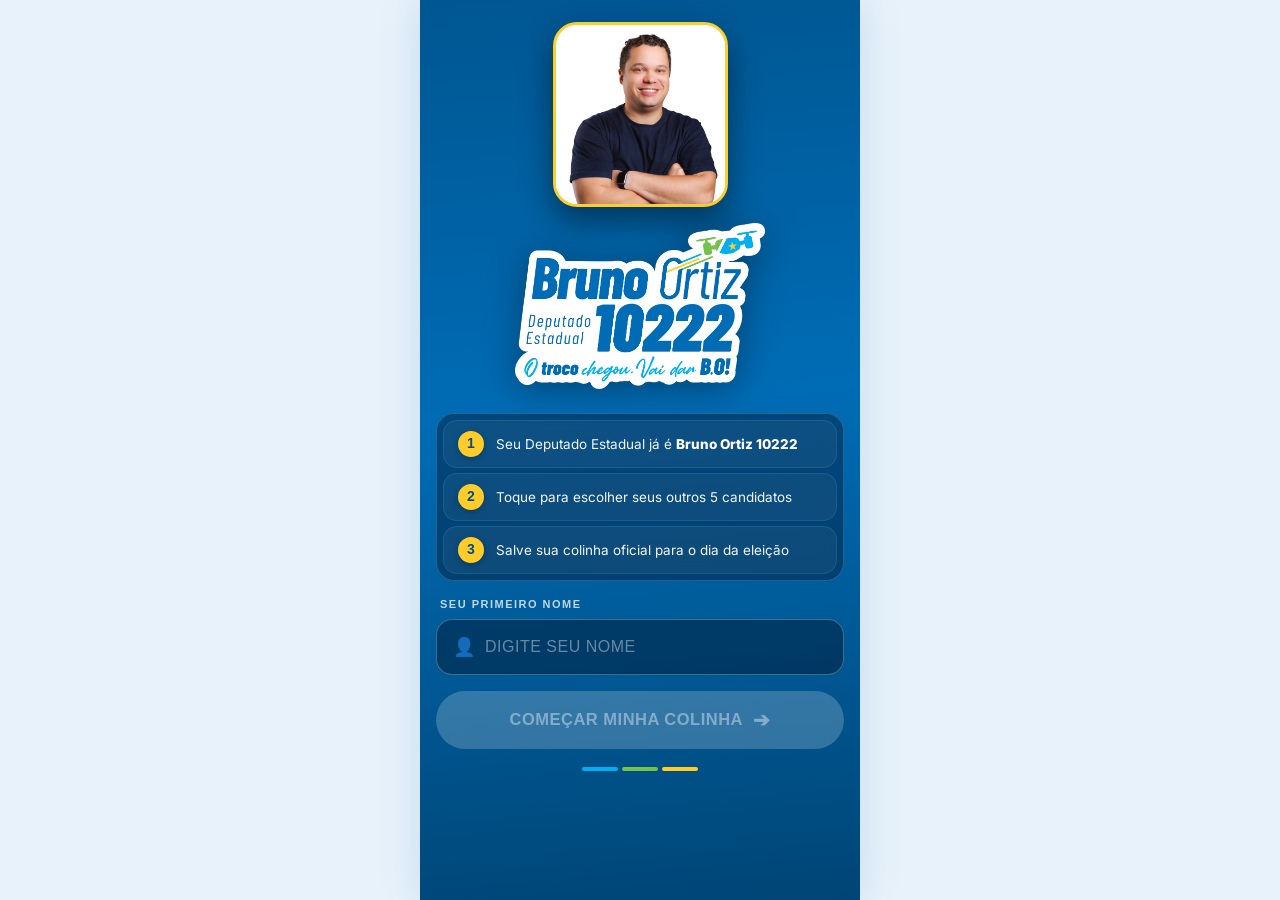
==== commit c0d836c9: "refactor: Padronizar azul institucional #006CB5 em toda a aplicação e limpar topo e slogan da welcom" ====
--- a/index.html
+++ b/index.html
@@ -32,22 +32,6 @@
     ============================================== -->
     <section class="screen active welcome-ref-section" id="welcomeScreen" aria-labelledby="welcomeTitle">
       <div class="welcome-ref-container">
-        
-        <!-- Topo da Tela: Mato Grosso do Sul (Esq) e Eleições 2026 (Dir) -->
-        <div class="welcome-ref-topbar">
-          <div class="welcome-ref-ms">
-            <span class="ms-label-small">MATO<br>GROSSO<br>DO SUL</span>
-          </div>
-          <div class="welcome-ref-eleicoes">
-            <span class="eleicoes-ref-txt">ELEIÇÕES</span>
-            <span class="eleicoes-ref-ano">2026</span>
-            <div class="eleicoes-ref-bars">
-              <span class="bar-b"></span>
-              <span class="bar-g"></span>
-              <span class="bar-y"></span>
-            </div>
-          </div>
-        </div>
 
         <!-- Bloco de Destaque: Avatar Oficial Bruno Ortiz com anel e sombra flutuante -->
         <div class="welcome-ref-hero">
@@ -56,10 +40,9 @@
           </div>
         </div>
 
-        <!-- Logomarca Oficial Bruno Ortiz 10222 e Slogan -->
+        <!-- Logomarca Oficial Bruno Ortiz 10222 -->
         <div class="welcome-ref-logo-wrap">
           <img src="assets/bruno-ortiz-logo.png" alt="Bruno Ortiz Deputado Estadual 10222" class="welcome-ref-logo-img">
-          <div class="welcome-ref-slogan">O &nbsp; T R O C O &nbsp; C H E G O U . &nbsp; V A I &nbsp; D A R &nbsp; B . O !</div>
         </div>
 
         <!-- Caixa dos 3 Passos (Pills Arredondadas Translúcidas) -->
@@ -231,18 +214,44 @@
           <img id="santinhoPreviewImg" src="" alt="Sua Colinha Eleitoral 2026 Personalizada">
         </div>
 
-        <!-- Ações Finais -->
+        <!-- Card de Preview da Mensagem do WhatsApp -->
+        <div class="whatsapp-preview-card" id="whatsappPreviewCard">
+          <div class="wa-preview-header">
+            <span class="wa-preview-badge">💬 PREVIEW DO WHATSAPP</span>
+            <span class="wa-preview-hint">Mensagem que será enviada:</span>
+          </div>
+          <div class="wa-preview-bubble" id="whatsappPreviewText">
+            <!-- Gerado dinamicamente com os votos do eleitor -->
+          </div>
+        </div>
+
+        <!-- Ações Finais Otimizadas para Conversão -->
         <div class="final-actions-group">
-          <button type="button" class="btn-primary" id="btnDownload">
+          <!-- WhatsApp Direto (Botão Verde Primário) -->
+          <button type="button" class="btn-primary btn-whatsapp" id="btnWhatsApp">
+            <svg width="24" height="24" viewBox="0 0 24 24" fill="currentColor" aria-hidden="true">
+              <path d="M12.031 6.172c-3.181 0-5.767 2.586-5.768 5.766-.001 1.298.38 2.27 1.019 3.287l-.582 2.128 2.182-.573c.978.58 1.911.928 3.145.929 3.178 0 5.767-2.587 5.768-5.766.001-3.187-2.575-5.77-5.764-5.771zm3.392 8.244c-.144.405-.837.774-1.17.824-.312.045-.698.058-2.144-.539-1.848-.763-3.036-2.646-3.129-2.768-.093-.122-.746-.992-.746-1.892s.472-1.341.64-1.524c.168-.184.368-.23.491-.23.123 0 .245.001.353.007.113.006.264-.043.413.315.153.368.522 1.272.568 1.364.046.092.077.2.015.323-.061.123-.092.2-.184.307-.092.108-.194.241-.277.323-.092.092-.188.192-.081.376.107.184.476.786 1.021 1.272.702.627 1.294.821 1.478.913.184.092.292.077.4-.046.107-.123.461-.537.584-.721.123-.184.246-.153.414-.092.169.061 1.074.507 1.258.599.184.092.307.138.353.215.046.077.046.446-.098.851zM12 2C6.477 2 2 6.477 2 12c0 1.891.524 3.66 1.434 5.176L2 22l4.981-1.306A9.957 9.957 0 0012 22c5.523 0 10-4.477 10-10S17.523 2 12 2zm0 18.2c-1.636 0-3.167-.488-4.453-1.328l-.319-.208-2.964.777.791-2.889-.228-.363A8.17 8.17 0 013.8 12c0-4.521 3.679-8.2 8.2-8.2 4.521 0 8.2 3.679 8.2 8.2 0 4.521-3.679 8.2-8.2 8.2z"/>
+            </svg>
+            <span>ENVIAR NO WHATSAPP</span>
+          </button>
+
+          <!-- Baixar Imagem PNG -->
+          <button type="button" class="btn-primary btn-download" id="btnDownload">
             <svg width="22" height="22" viewBox="0 0 24 24" fill="none" stroke="currentColor" stroke-width="2.5" stroke-linecap="round" stroke-linejoin="round" aria-hidden="true"><path d="M21 15v4a2 2 0 0 1-2 2H5a2 2 0 0 1-2-2v-4"></path><polyline points="7 10 12 15 17 10"></polyline><line x1="12" y1="15" x2="12" y2="3"></line></svg>
-            <span>BAIXAR COLINHA</span>
-          </button>
-
-          <button type="button" class="btn-primary btn-share" id="btnShare">
-            <svg width="22" height="22" viewBox="0 0 24 24" fill="none" stroke="currentColor" stroke-width="2.5" stroke-linecap="round" stroke-linejoin="round" aria-hidden="true"><circle cx="18" cy="5" r="3"></circle><circle cx="6" cy="12" r="3"></circle><circle cx="18" cy="19" r="3"></circle><line x1="8.59" y1="13.51" x2="15.42" y2="17.49"></line><line x1="15.41" y1="6.51" x2="8.59" y2="10.49"></line></svg>
-            <span>COMPARTILHAR</span>
-          </button>
-        </div>
+            <span>BAIXAR IMAGEM OFICIAL (PNG)</span>
+          </button>
+
+          <!-- Compartilhar Nativo -->
+          <button type="button" class="btn-secondary btn-share" id="btnShare" style="border-color: #CBD5E1; color: var(--gray-600);">
+            <svg width="20" height="20" viewBox="0 0 24 24" fill="none" stroke="currentColor" stroke-width="2.5" stroke-linecap="round" stroke-linejoin="round" aria-hidden="true"><circle cx="18" cy="5" r="3"></circle><circle cx="6" cy="12" r="3"></circle><circle cx="18" cy="19" r="3"></circle><line x1="8.59" y1="13.51" x2="15.42" y2="17.49"></line><line x1="15.41" y1="6.51" x2="8.59" y2="10.49"></line></svg>
+            <span>Outras Opções de Envio</span>
+          </button>
+        </div>
+
+        <!-- Aviso Cívico e Legal Discreto -->
+        <p style="font-size: 0.72rem; color: var(--gray-600); text-align: center; margin-top: 18px; line-height: 1.35; padding: 0 10px;">
+          ⚖️ Aplicação cívica de uso pessoal para organização da sequência de votação oficial das Eleições 2026. Seus dados não são coletados nem compartilhados externamente.
+        </p>
       </div>
     </section>
 
--- a/styles.css
+++ b/styles.css
@@ -1,8 +1,8 @@
 :root {
   /* Identidade Visual Bruno Ortiz extraída dos assets oficiais */
   --bruno-blue: #006CB5;
-  --bruno-blue-dark: #005088;
-  --bruno-blue-light: #00AFEF;
+  --bruno-blue-dark: #004D82;
+  --bruno-blue-light: #0088E0;
   --bruno-green: #76C04E;
   --bruno-green-dark: #4F932D;
   --bruno-yellow: #FFCC29;
@@ -40,7 +40,7 @@
 
 body {
   font-family: var(--font-family);
-  background-color: #EBF3F8;
+  background-color: #E8F2FA;
   color: var(--gray-800);
   line-height: 1.4;
   min-height: 100vh;
@@ -55,7 +55,7 @@
   max-width: 440px;
   min-height: 100vh;
   background-color: var(--white);
-  box-shadow: 0 0 40px rgba(0, 50, 100, 0.15);
+  box-shadow: 0 0 40px rgba(0, 108, 181, 0.16);
   display: flex;
   flex-direction: column;
   position: relative;
@@ -84,7 +84,7 @@
    TELA 1: WELCOME SCREEN (ESTILO REFERÊNCIA MARQUINHOS / BRUNO ORTIZ)
 ========================================= */
 .welcome-ref-section {
-  background: linear-gradient(175deg, #004D82 0%, #006CB5 45%, #00365C 100%);
+  background: linear-gradient(175deg, #005691 0%, #006CB5 45%, #004575 100%);
   color: var(--white);
   padding: calc(16px + var(--safe-top)) 16px calc(24px + var(--safe-bottom));
   min-height: 100vh;
@@ -457,7 +457,7 @@
 .btn-primary {
   width: 100%;
   min-height: 56px;
-  background-color: var(--bruno-green);
+  background-color: var(--bruno-blue);
   color: var(--white);
   border: none;
   border-radius: var(--radius-md);
@@ -470,13 +470,13 @@
   align-items: center;
   justify-content: center;
   gap: 10px;
-  box-shadow: 0 4px 14px rgba(118, 192, 78, 0.4);
+  box-shadow: 0 4px 14px rgba(0, 108, 181, 0.35);
   transition: transform 0.15s ease, background-color 0.15s ease;
 }
 
 .btn-primary:active {
   transform: scale(0.98);
-  background-color: var(--bruno-green-dark);
+  background-color: var(--bruno-blue-dark);
 }
 
 .btn-primary:disabled {
@@ -503,9 +503,9 @@
 }
 
 .header-voter-pill {
-  background-color: #E8F5E9;
-  border: 1px solid var(--bruno-green);
-  color: #1B5E20;
+  background-color: #E8F2FA;
+  border: 1px solid var(--bruno-blue);
+  color: var(--bruno-blue-dark);
   font-weight: 700;
   font-size: 0.85rem;
   padding: 4px 12px;
@@ -601,13 +601,13 @@
 }
 
 .office-card.is-clickable:hover {
-  border-color: var(--bruno-green);
-  box-shadow: var(--shadow-md);
+  border-color: var(--bruno-blue);
+  box-shadow: 0 4px 16px rgba(0, 108, 181, 0.15);
 }
 
 .office-card.is-clickable:active {
   transform: scale(0.985);
-  background-color: #FAFCF9;
+  background-color: #F0F7FC;
 }
 
 .office-card.is-locked {
@@ -1050,8 +1050,8 @@
 }
 
 .review-card-item.is-bruno {
-  border-color: var(--bruno-green);
-  background: linear-gradient(90deg, #F0FDF4 0%, #FFFFFF 100%);
+  border-color: var(--bruno-blue);
+  background: linear-gradient(90deg, #F0F7FC 0%, #FFFFFF 100%);
   border-width: 2px;
 }
 
@@ -1189,14 +1189,80 @@
   gap: 10px;
 }
 
-.btn-share {
-  background-color: var(--bruno-yellow);
-  color: #004F85;
-  box-shadow: 0 4px 14px rgba(255, 204, 41, 0.4);
-}
-
-.btn-share:active {
-  background-color: #E5B41E;
+/* Card Balão de Preview do WhatsApp */
+.whatsapp-preview-card {
+  width: 100%;
+  background-color: #EFEAE2; /* Cor clássica de fundo do WhatsApp */
+  border-radius: var(--radius-md);
+  padding: 12px;
+  margin-bottom: 16px;
+  box-shadow: inset 0 1px 3px rgba(0,0,0,0.06);
+  border: 1px solid #D1D7DB;
+  text-align: left;
+}
+
+.wa-preview-header {
+  display: flex;
+  justify-content: space-between;
+  align-items: center;
+  margin-bottom: 8px;
+}
+
+.wa-preview-badge {
+  font-size: 0.75rem;
+  font-weight: 800;
+  color: #128C7E;
+  letter-spacing: 0.5px;
+}
+
+.wa-preview-hint {
+  font-size: 0.72rem;
+  color: var(--gray-600);
+}
+
+.wa-preview-bubble {
+  background-color: #E7FFDB; /* Verde balão de envio do WhatsApp */
+  border-radius: 12px;
+  border-top-right-radius: 2px;
+  padding: 12px 14px;
+  font-size: 0.85rem;
+  color: #111B21;
+  line-height: 1.45;
+  box-shadow: 0 1px 2px rgba(0,0,0,0.12);
+  white-space: pre-wrap;
+  word-break: break-word;
+  position: relative;
+}
+
+.wa-preview-bubble strong {
+  color: #0B4A26;
+  font-weight: 800;
+}
+
+.btn-whatsapp {
+  background-color: #25D366;
+  color: #FFFFFF;
+  box-shadow: 0 4px 14px rgba(37, 211, 102, 0.4);
+}
+
+.btn-whatsapp:hover {
+  background-color: #20BA5A;
+}
+
+.btn-whatsapp:active {
+  background-color: #1DA851;
+  transform: scale(0.985);
+}
+
+.btn-download {
+  background-color: var(--bruno-blue);
+  color: var(--white);
+  box-shadow: 0 4px 14px rgba(0, 108, 181, 0.35);
+}
+
+.btn-download:active {
+  background-color: var(--bruno-blue-dark);
+  transform: scale(0.985);
 }
 
 /* =========================================
